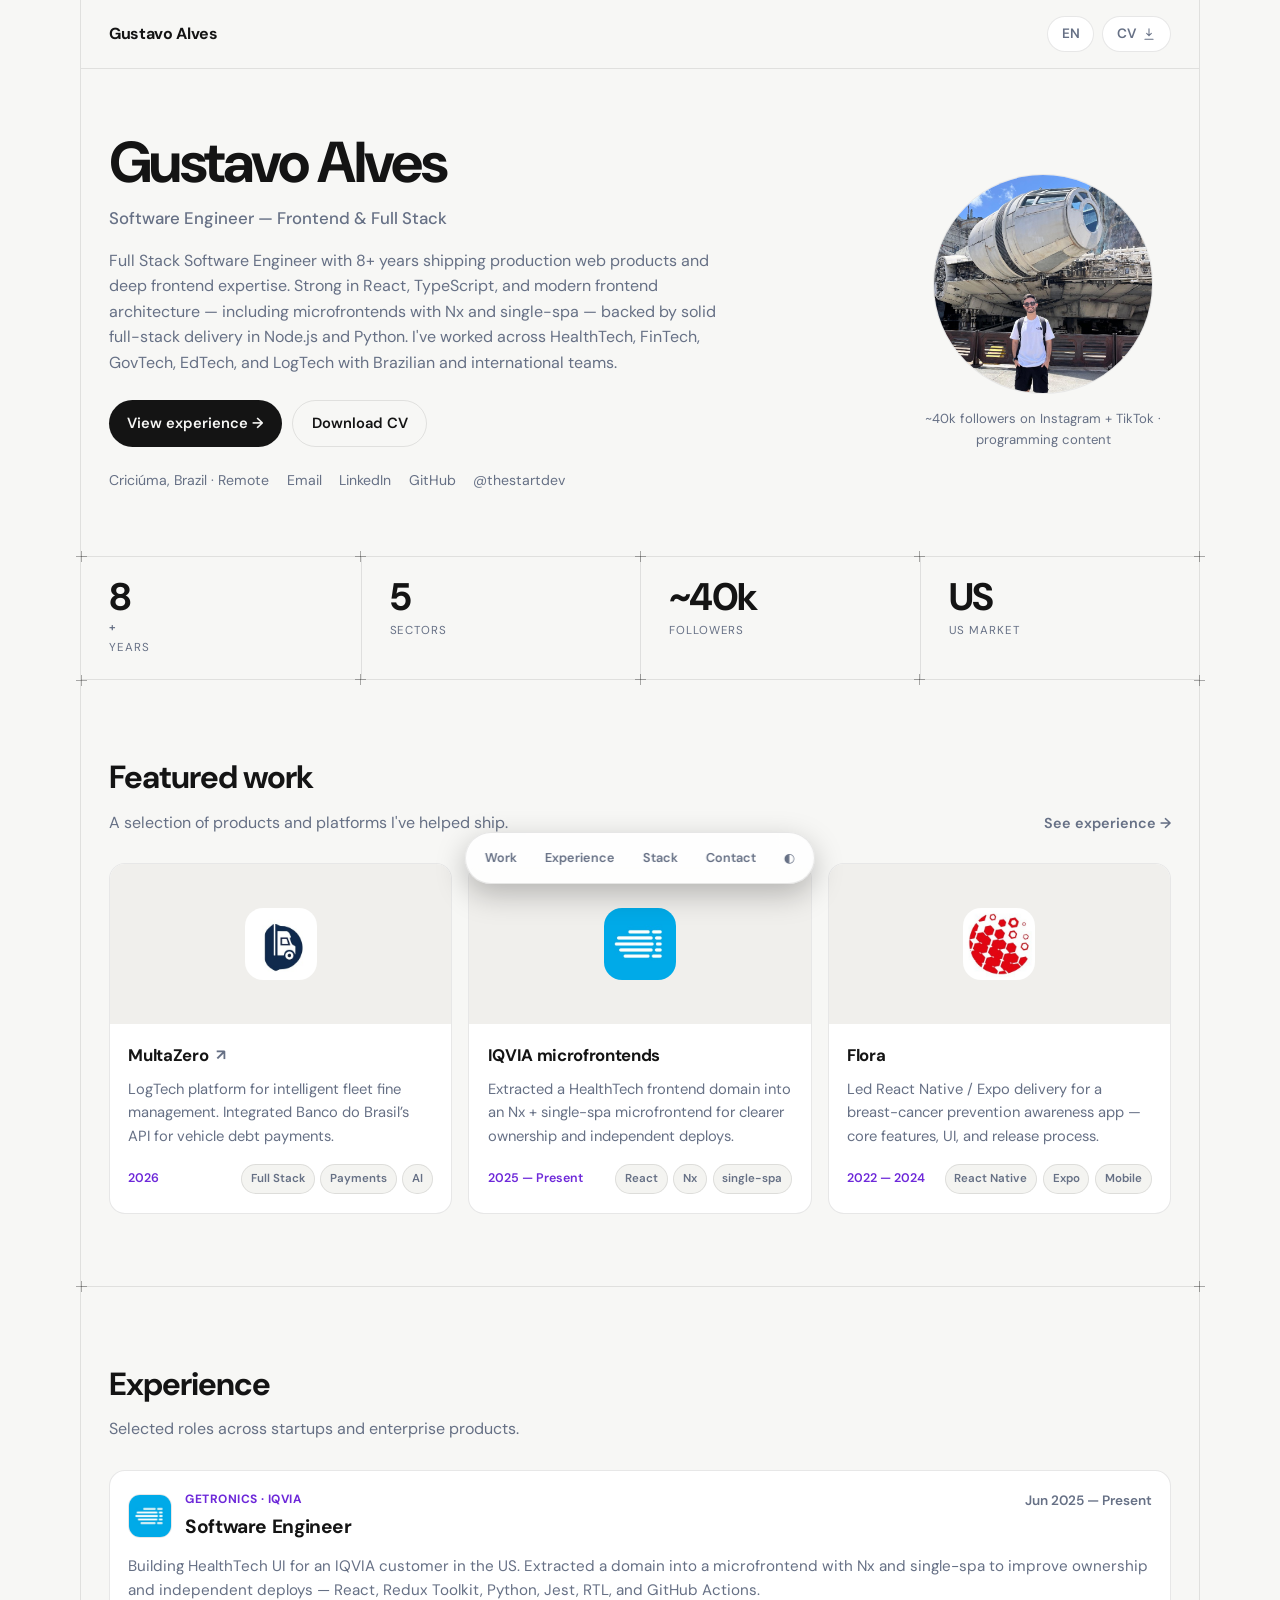
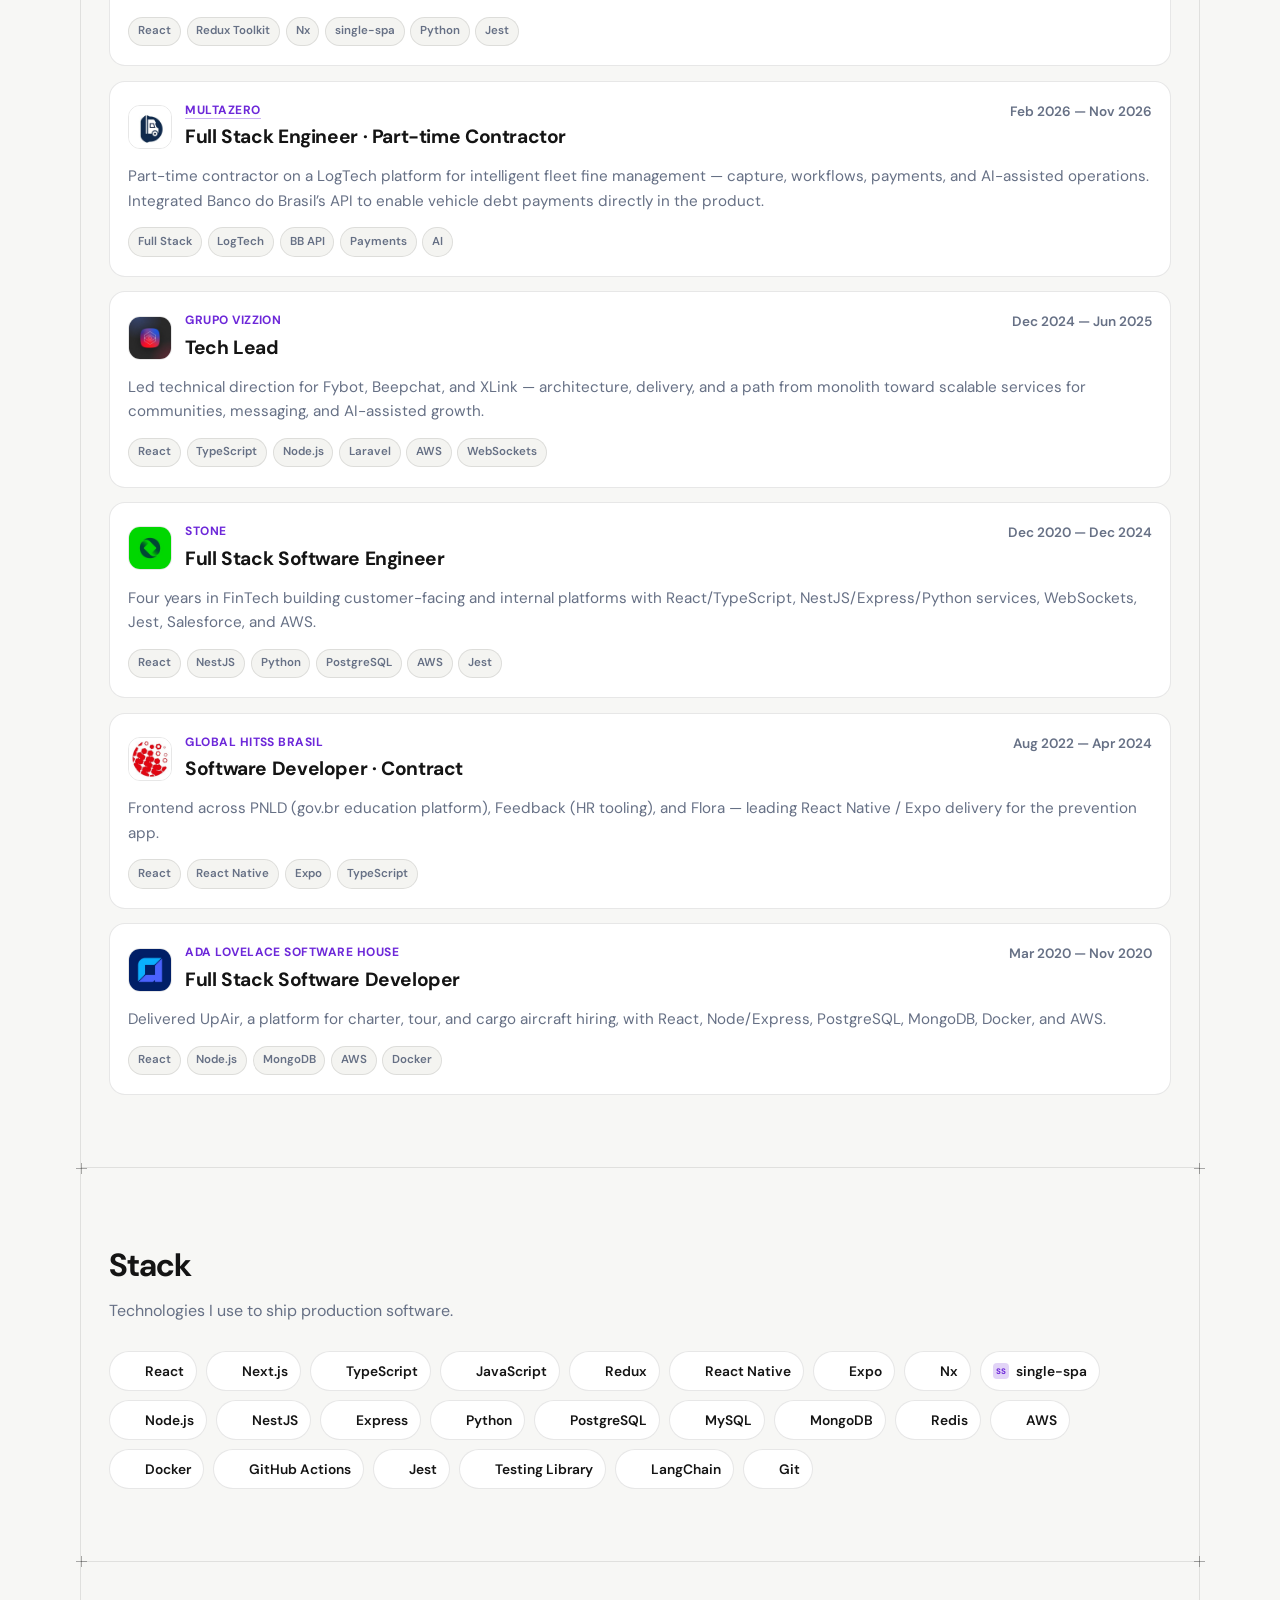
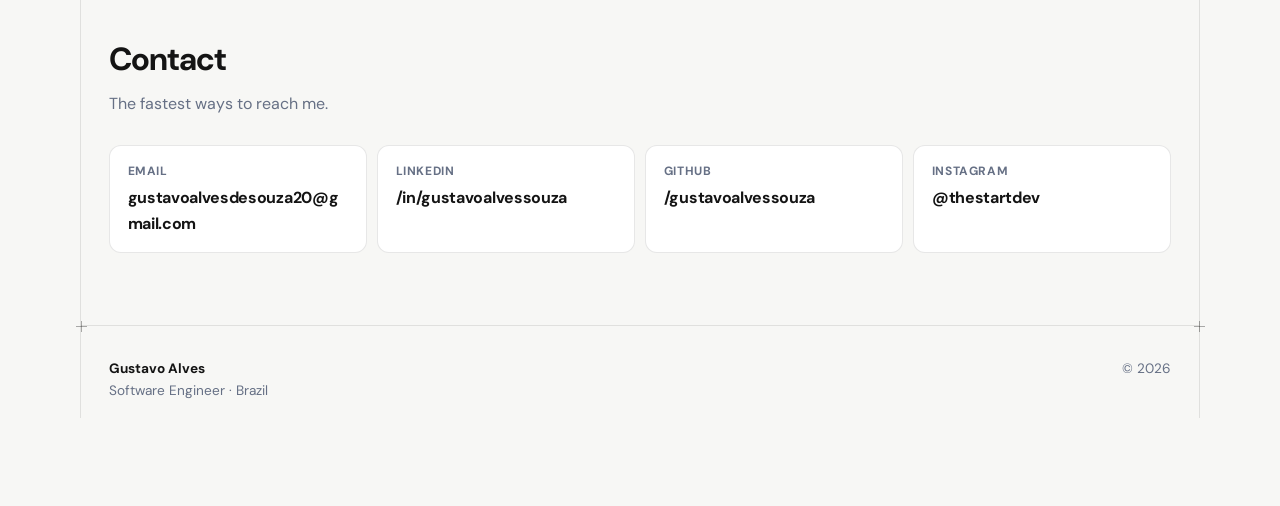
==== index.html @ 117465bb "Initial commit: personal portfolio site. Co-authored-by: Cursor <cursoragent@cursor.com>" ====
<!DOCTYPE html>
<html lang="en" data-theme="dark">
  <head>
    <meta charset="UTF-8" />
    <meta name="viewport" content="width=device-width, initial-scale=1" />
    <meta
      name="description"
      content="Gustavo Alves — Full Stack Software Engineer with deep frontend expertise."
    />
    <meta name="theme-color" content="#0a0a0a" />
    <title>Gustavo Alves — Software Engineer</title>
    <link rel="preconnect" href="https://fonts.googleapis.com" />
    <link rel="preconnect" href="https://fonts.gstatic.com" crossorigin />
    <link
      href="https://fonts.googleapis.com/css2?family=DM+Sans:ital,opsz,wght@0,9..40,400;0,9..40,500;0,9..40,600;0,9..40,700;1,9..40,400&display=swap"
      rel="stylesheet"
    />
    <link rel="stylesheet" href="styles.css?v=3" />
  </head>
  <body>
    <div class="shell">
    <header class="topbar">
      <a class="brand" href="#top">Gustavo Alves</a>
      <div class="topbar-actions">
        <button type="button" class="ghost-btn" id="lang-toggle" aria-label="Language">
          <span id="lang-label">EN</span>
        </button>
        <a class="ghost-btn" href="assets/gustavo-alves-cv.pdf" download>
          CV
          <svg width="14" height="14" viewBox="0 0 24 24" fill="none" aria-hidden="true">
            <path d="M12 3v12m0 0l4-4m-4 4l-4-4M5 21h14" stroke="currentColor" stroke-width="1.8" stroke-linecap="round" stroke-linejoin="round"/>
          </svg>
        </a>
      </div>
    </header>

    <main id="top">
      <section class="hero">
        <div class="hero-copy">
          <h1>Gustavo Alves</h1>
          <p class="hero-role" data-i18n="hero.role">
            Software Engineer — Frontend &amp; Full Stack
          </p>
          <p class="hero-lead" data-i18n="hero.lead">
            Full Stack Software Engineer with 8+ years shipping production web
            products and deep frontend expertise. Strong in React, TypeScript,
            and modern frontend architecture — including microfrontends with Nx
            and single-spa — backed by solid full-stack delivery in Node.js and
            Python. I've worked across HealthTech, FinTech, GovTech, EdTech, and
            LogTech with Brazilian and international teams.
          </p>

          <div class="hero-actions">
            <a class="btn btn-solid" href="#work" data-i18n="hero.ctaPrimary"
              >View experience →</a
            >
            <a class="btn btn-outline" href="assets/gustavo-alves-cv.pdf" download
              data-i18n="hero.ctaCv">Download CV</a
            >
          </div>

          <div class="hero-meta">
            <span data-i18n="hero.location">Criciúma, Brazil · Remote</span>
            <a href="mailto:gustavoalvesdesouza20@gmail.com">Email</a>
            <a
              href="https://linkedin.com/in/gustavoalvessouza"
              target="_blank"
              rel="noopener noreferrer"
              >LinkedIn</a
            >
            <a
              href="https://github.com/gustavoalvessouza"
              target="_blank"
              rel="noopener noreferrer"
              >GitHub</a
            >
            <a
              href="https://www.instagram.com/thestartdev"
              target="_blank"
              rel="noopener noreferrer"
              >@thestartdev</a
            >
          </div>
        </div>

        <aside class="hero-aside">
          <figure class="avatar">
            <img src="assets/gustavo.jpg" alt="Gustavo Alves" width="280" height="280" />
          </figure>
          <p class="social-note">
            <span data-i18n="hero.social"
              >~40k followers on Instagram + TikTok · programming content</span
            >
          </p>
        </aside>
      </section>

      <section class="stats" aria-label="Highlights">
        <svg class="cross cross-tl" aria-hidden="true" viewBox="0 0 11 11"><path d="M5.5 0v11M0 5.5h11" stroke="currentColor" stroke-width="1" fill="none"/></svg>
        <svg class="cross cross-tr" aria-hidden="true" viewBox="0 0 11 11"><path d="M5.5 0v11M0 5.5h11" stroke="currentColor" stroke-width="1" fill="none"/></svg>
        <svg class="cross cross-stat cross-stat-1-top" aria-hidden="true" viewBox="0 0 11 11"><path d="M5.5 0v11M0 5.5h11" stroke="currentColor" stroke-width="1" fill="none"/></svg>
        <svg class="cross cross-stat cross-stat-2-top" aria-hidden="true" viewBox="0 0 11 11"><path d="M5.5 0v11M0 5.5h11" stroke="currentColor" stroke-width="1" fill="none"/></svg>
        <svg class="cross cross-stat cross-stat-3-top" aria-hidden="true" viewBox="0 0 11 11"><path d="M5.5 0v11M0 5.5h11" stroke="currentColor" stroke-width="1" fill="none"/></svg>
        <svg class="cross cross-stat cross-stat-1-bot" aria-hidden="true" viewBox="0 0 11 11"><path d="M5.5 0v11M0 5.5h11" stroke="currentColor" stroke-width="1" fill="none"/></svg>
        <svg class="cross cross-stat cross-stat-2-bot" aria-hidden="true" viewBox="0 0 11 11"><path d="M5.5 0v11M0 5.5h11" stroke="currentColor" stroke-width="1" fill="none"/></svg>
        <svg class="cross cross-stat cross-stat-3-bot" aria-hidden="true" viewBox="0 0 11 11"><path d="M5.5 0v11M0 5.5h11" stroke="currentColor" stroke-width="1" fill="none"/></svg>
        <div class="stat">
          <strong>8<span class="stat-plus">+</span></strong>
          <span data-i18n="stat.years">Years</span>
        </div>
        <div class="stat">
          <strong>5</strong>
          <span data-i18n="stat.sectors">Sectors</span>
        </div>
        <div class="stat">
          <strong>~40k</strong>
          <span data-i18n="stat.followers">Followers</span>
        </div>
        <div class="stat">
          <strong>US</strong>
          <span data-i18n="stat.market">US market</span>
        </div>
      </section>

      <section class="section" id="projects">
        <svg class="cross cross-tl" aria-hidden="true" viewBox="0 0 11 11"><path d="M5.5 0v11M0 5.5h11" stroke="currentColor" stroke-width="1" fill="none"/></svg>
        <svg class="cross cross-tr" aria-hidden="true" viewBox="0 0 11 11"><path d="M5.5 0v11M0 5.5h11" stroke="currentColor" stroke-width="1" fill="none"/></svg>
        <div class="section-head">
          <div>
            <h2 data-i18n="projects.title">Featured work</h2>
            <p data-i18n="projects.subtitle">
              A selection of products and platforms I've helped ship.
            </p>
          </div>
          <a class="text-link" href="#work" data-i18n="projects.seeAll"
            >See experience →</a
          >
        </div>

        <div class="project-grid">
          <article class="project-card">
            <div class="project-media project-media--brand">
              <img src="assets/companies/multazero.png" alt="" />
            </div>
            <div class="project-body">
              <h3>
                MultaZero
                <a
                  href="https://multazero.co/"
                  target="_blank"
                  rel="noopener noreferrer"
                  aria-label="MultaZero"
                  >↗</a
                >
              </h3>
              <p data-i18n="project.multazero">
                LogTech platform for intelligent fleet fine management. Integrated
                Banco do Brasil’s API for vehicle debt payments.
              </p>
              <div class="project-meta">
                <span>2026</span>
                <div class="tags">
                  <span>Full Stack</span><span>Payments</span><span>AI</span>
                </div>
              </div>
            </div>
          </article>

          <article class="project-card">
            <div class="project-media project-media--brand">
              <img src="assets/companies/iqvia.png" alt="" />
            </div>
            <div class="project-body">
              <h3 data-i18n="project.iqviaTitle">IQVIA microfrontends</h3>
              <p data-i18n="project.iqvia">
                Extracted a HealthTech frontend domain into an Nx + single-spa
                microfrontend for clearer ownership and independent deploys.
              </p>
              <div class="project-meta">
                <span>2025 — Present</span>
                <div class="tags">
                  <span>React</span><span>Nx</span><span>single-spa</span>
                </div>
              </div>
            </div>
          </article>

          <article class="project-card">
            <div class="project-media project-media--brand">
              <img src="assets/companies/globalhitss.png" alt="" />
            </div>
            <div class="project-body">
              <h3>Flora</h3>
              <p data-i18n="project.flora">
                Led React Native / Expo delivery for a breast-cancer prevention
                awareness app — core features, UI, and release process.
              </p>
              <div class="project-meta">
                <span>2022 — 2024</span>
                <div class="tags">
                  <span>React Native</span><span>Expo</span><span>Mobile</span>
                </div>
              </div>
            </div>
          </article>
        </div>
      </section>

      <section class="section" id="work">
        <svg class="cross cross-tl" aria-hidden="true" viewBox="0 0 11 11"><path d="M5.5 0v11M0 5.5h11" stroke="currentColor" stroke-width="1" fill="none"/></svg>
        <svg class="cross cross-tr" aria-hidden="true" viewBox="0 0 11 11"><path d="M5.5 0v11M0 5.5h11" stroke="currentColor" stroke-width="1" fill="none"/></svg>
        <div class="section-head">
          <div>
            <h2 data-i18n="work.title">Experience</h2>
            <p data-i18n="work.subtitle">
              Selected roles across startups and enterprise products.
            </p>
          </div>
        </div>

        <div class="jobs">
          <article class="job-card">
            <div class="job-top">
              <div class="job-heading">
                <img class="job-logo" src="assets/companies/iqvia.png" alt="IQVIA" width="44" height="44" />
                <div>
                  <p class="job-company">Getronics · IQVIA</p>
                  <h3 data-i18n="job.iqvia.role">Software Engineer</h3>
                </div>
              </div>
              <p class="job-when">Jun 2025 — <span data-i18n="work.present">Present</span></p>
            </div>
            <p data-i18n="job.iqvia.desc">
              Building HealthTech UI for an IQVIA customer in the US. Extracted a
              domain into a microfrontend with Nx and single-spa to improve
              ownership and independent deploys — React, Redux Toolkit, Python,
              Jest, RTL, and GitHub Actions.
            </p>
            <div class="job-tags">
              <span>React</span><span>Redux Toolkit</span><span>Nx</span
              ><span>single-spa</span><span>Python</span><span>Jest</span>
            </div>
          </article>

          <article class="job-card">
            <div class="job-top">
              <div class="job-heading">
                <img class="job-logo" src="assets/companies/multazero.png" alt="MultaZero" width="44" height="44" />
                <div>
                  <p class="job-company">
                    <a href="https://multazero.co/" target="_blank" rel="noopener noreferrer">MultaZero</a>
                  </p>
                  <h3 data-i18n="job.multazero.role">Full Stack Engineer · Part-time Contractor</h3>
                </div>
              </div>
              <p class="job-when">Feb 2026 — Nov 2026</p>
            </div>
            <p data-i18n="job.multazero.desc">
              Part-time contractor on a LogTech platform for intelligent fleet
              fine management — capture, workflows, payments, and AI-assisted
              operations. Integrated Banco do Brasil’s API to enable vehicle debt
              payments directly in the product.
            </p>
            <div class="job-tags">
              <span>Full Stack</span><span>LogTech</span><span>BB API</span
              ><span>Payments</span><span>AI</span>
            </div>
          </article>

          <article class="job-card">
            <div class="job-top">
              <div class="job-heading">
                <img class="job-logo" src="assets/companies/vizzion.png" alt="Grupo Vizzion" width="44" height="44" />
                <div>
                  <p class="job-company">Grupo Vizzion</p>
                  <h3 data-i18n="job.vizzion.role">Tech Lead</h3>
                </div>
              </div>
              <p class="job-when">Dec 2024 — Jun 2025</p>
            </div>
            <p data-i18n="job.vizzion.desc">
              Led technical direction for Fybot, Beepchat, and XLink —
              architecture, delivery, and a path from monolith toward scalable
              services for communities, messaging, and AI-assisted growth.
            </p>
            <div class="job-tags">
              <span>React</span><span>TypeScript</span><span>Node.js</span
              ><span>Laravel</span><span>AWS</span><span>WebSockets</span>
            </div>
          </article>

          <article class="job-card">
            <div class="job-top">
              <div class="job-heading">
                <img class="job-logo" src="assets/companies/stone.png" alt="Stone" width="44" height="44" />
                <div>
                  <p class="job-company">Stone</p>
                  <h3 data-i18n="job.stone.role">Full Stack Software Engineer</h3>
                </div>
              </div>
              <p class="job-when">Dec 2020 — Dec 2024</p>
            </div>
            <p data-i18n="job.stone.desc">
              Four years in FinTech building customer-facing and internal
              platforms with React/TypeScript, NestJS/Express/Python services,
              WebSockets, Jest, Salesforce, and AWS.
            </p>
            <div class="job-tags">
              <span>React</span><span>NestJS</span><span>Python</span
              ><span>PostgreSQL</span><span>AWS</span><span>Jest</span>
            </div>
          </article>

          <article class="job-card">
            <div class="job-top">
              <div class="job-heading">
                <img class="job-logo" src="assets/companies/globalhitss.png" alt="Global Hitss" width="44" height="44" />
                <div>
                  <p class="job-company">Global Hitss Brasil</p>
                  <h3 data-i18n="job.hitss.role">Software Developer · Contract</h3>
                </div>
              </div>
              <p class="job-when">Aug 2022 — Apr 2024</p>
            </div>
            <p data-i18n="job.hitss.desc">
              Frontend across PNLD (gov.br education platform), Feedback (HR
              tooling), and Flora — leading React Native / Expo delivery for the
              prevention app.
            </p>
            <div class="job-tags">
              <span>React</span><span>React Native</span><span>Expo</span
              ><span>TypeScript</span>
            </div>
          </article>

          <article class="job-card">
            <div class="job-top">
              <div class="job-heading">
                <img class="job-logo" src="assets/companies/ada-lovelace.png" alt="Ada Lovelace" width="44" height="44" />
                <div>
                  <p class="job-company">Ada Lovelace Software House</p>
                  <h3 data-i18n="job.ada.role">Full Stack Software Developer</h3>
                </div>
              </div>
              <p class="job-when">Mar 2020 — Nov 2020</p>
            </div>
            <p data-i18n="job.ada.desc">
              Delivered UpAir, a platform for charter, tour, and cargo aircraft
              hiring, with React, Node/Express, PostgreSQL, MongoDB, Docker, and
              AWS.
            </p>
            <div class="job-tags">
              <span>React</span><span>Node.js</span><span>MongoDB</span
              ><span>AWS</span><span>Docker</span>
            </div>
          </article>
        </div>
      </section>

      <section class="section" id="stack">
        <svg class="cross cross-tl" aria-hidden="true" viewBox="0 0 11 11"><path d="M5.5 0v11M0 5.5h11" stroke="currentColor" stroke-width="1" fill="none"/></svg>
        <svg class="cross cross-tr" aria-hidden="true" viewBox="0 0 11 11"><path d="M5.5 0v11M0 5.5h11" stroke="currentColor" stroke-width="1" fill="none"/></svg>
        <div class="section-head">
          <div>
            <h2 data-i18n="stack.title">Stack</h2>
            <p data-i18n="stack.subtitle">
              Technologies I use to ship production software.
            </p>
          </div>
        </div>

        <div class="tech-cloud">
          <div class="tech-item"><img src="https://cdn.simpleicons.org/react/61DAFB" alt="" /><span>React</span></div>
          <div class="tech-item"><img src="https://cdn.simpleicons.org/nextdotjs/FFFFFF" alt="" /><span>Next.js</span></div>
          <div class="tech-item"><img src="https://cdn.simpleicons.org/typescript/3178C6" alt="" /><span>TypeScript</span></div>
          <div class="tech-item"><img src="https://cdn.simpleicons.org/javascript/F7DF1E" alt="" /><span>JavaScript</span></div>
          <div class="tech-item"><img src="https://cdn.simpleicons.org/redux/764ABC" alt="" /><span>Redux</span></div>
          <div class="tech-item"><img src="https://cdn.simpleicons.org/react/61DAFB" alt="" /><span>React Native</span></div>
          <div class="tech-item"><img src="https://cdn.simpleicons.org/expo/FFFFFF" alt="" /><span>Expo</span></div>
          <div class="tech-item"><img src="https://cdn.simpleicons.org/nx/143055" alt="" /><span>Nx</span></div>
          <div class="tech-item"><span class="tech-fallback">SS</span><span>single-spa</span></div>
          <div class="tech-item"><img src="https://cdn.simpleicons.org/nodedotjs/339933" alt="" /><span>Node.js</span></div>
          <div class="tech-item"><img src="https://cdn.simpleicons.org/nestjs/E0234E" alt="" /><span>NestJS</span></div>
          <div class="tech-item"><img src="https://cdn.simpleicons.org/express/FFFFFF" alt="" /><span>Express</span></div>
          <div class="tech-item"><img src="https://cdn.simpleicons.org/python/3776AB" alt="" /><span>Python</span></div>
          <div class="tech-item"><img src="https://cdn.simpleicons.org/postgresql/4169E1" alt="" /><span>PostgreSQL</span></div>
          <div class="tech-item"><img src="https://cdn.simpleicons.org/mysql/4479A1" alt="" /><span>MySQL</span></div>
          <div class="tech-item"><img src="https://cdn.simpleicons.org/mongodb/47A248" alt="" /><span>MongoDB</span></div>
          <div class="tech-item"><img src="https://cdn.simpleicons.org/redis/DC382D" alt="" /><span>Redis</span></div>
          <div class="tech-item"><img src="https://cdn.jsdelivr.net/gh/devicons/devicon@latest/icons/amazonwebservices/amazonwebservices-original-wordmark.svg" alt="" /><span>AWS</span></div>
          <div class="tech-item"><img src="https://cdn.simpleicons.org/docker/2496ED" alt="" /><span>Docker</span></div>
          <div class="tech-item"><img src="https://cdn.simpleicons.org/githubactions/2088FF" alt="" /><span>GitHub Actions</span></div>
          <div class="tech-item"><img src="https://cdn.simpleicons.org/jest/C21325" alt="" /><span>Jest</span></div>
          <div class="tech-item"><img src="https://cdn.simpleicons.org/testinglibrary/E33332" alt="" /><span>Testing Library</span></div>
          <div class="tech-item"><img src="https://cdn.simpleicons.org/langchain/1C3C3C" alt="" /><span>LangChain</span></div>
          <div class="tech-item"><img src="https://cdn.simpleicons.org/git/F05032" alt="" /><span>Git</span></div>
        </div>
      </section>

      <section class="section" id="contact">
        <svg class="cross cross-tl" aria-hidden="true" viewBox="0 0 11 11"><path d="M5.5 0v11M0 5.5h11" stroke="currentColor" stroke-width="1" fill="none"/></svg>
        <svg class="cross cross-tr" aria-hidden="true" viewBox="0 0 11 11"><path d="M5.5 0v11M0 5.5h11" stroke="currentColor" stroke-width="1" fill="none"/></svg>
        <div class="section-head">
          <div>
            <h2 data-i18n="contact.title">Contact</h2>
            <p data-i18n="contact.subtitle">
              The fastest ways to reach me.
            </p>
          </div>
        </div>
        <div class="contact-list">
          <a href="mailto:gustavoalvesdesouza20@gmail.com">
            <span data-i18n="contact.email">Email</span>
            <strong>gustavoalvesdesouza20@gmail.com</strong>
          </a>
          <a href="https://linkedin.com/in/gustavoalvessouza" target="_blank" rel="noopener noreferrer">
            <span>LinkedIn</span>
            <strong>/in/gustavoalvessouza</strong>
          </a>
          <a href="https://github.com/gustavoalvessouza" target="_blank" rel="noopener noreferrer">
            <span>GitHub</span>
            <strong>/gustavoalvessouza</strong>
          </a>
          <a href="https://www.instagram.com/thestartdev" target="_blank" rel="noopener noreferrer">
            <span>Instagram</span>
            <strong>@thestartdev</strong>
          </a>
        </div>
      </section>
    </main>

    <footer class="site-footer">
      <svg class="cross cross-tl" aria-hidden="true" viewBox="0 0 11 11"><path d="M5.5 0v11M0 5.5h11" stroke="currentColor" stroke-width="1" fill="none"/></svg>
      <svg class="cross cross-tr" aria-hidden="true" viewBox="0 0 11 11"><path d="M5.5 0v11M0 5.5h11" stroke="currentColor" stroke-width="1" fill="none"/></svg>
      <div>
        <p class="footer-brand">Gustavo Alves</p>
        <p data-i18n="footer.note">Software Engineer · Brazil</p>
      </div>
      <p>© <span id="year"></span></p>
    </footer>
    </div>

    <nav class="dock" aria-label="Primary">
      <a href="#projects" data-i18n="nav.projects">Work</a>
      <a href="#work" data-i18n="nav.experience">Experience</a>
      <a href="#stack" data-i18n="nav.stack">Stack</a>
      <a href="#contact" data-i18n="nav.contact">Contact</a>
      <button type="button" class="dock-theme" id="theme-toggle" aria-label="Toggle theme">
        <span id="theme-label">◐</span>
      </button>
    </nav>

    <script src="script.js"></script>
  </body>
</html>
---- styles.css ----
:root {
  --bg: #0a0a0a;
  --surface: #111111;
  --surface-2: #161616;
  --ink: #f4f4f5;
  --muted: #8a8a8e;
  --line: rgba(255, 255, 255, 0.08);
  --accent: #a78bfa;
  --ok: #34d399;
  --radius: 16px;
  --radius-sm: 12px;
  --max: 1120px;
  --pad: clamp(1rem, 4vw, 1.75rem);
  --cross: color-mix(in srgb, var(--ink) 35%, transparent);
  --font: "DM Sans", system-ui, sans-serif;
  color-scheme: dark;
}

[data-theme="light"] {
  --bg: #f7f7f5;
  --surface: #ffffff;
  --surface-2: #f0efec;
  --ink: #141414;
  --muted: #667085;
  --line: rgba(20, 20, 20, 0.1);
  --accent: #6d28d9;
  color-scheme: light;
}

*,
*::before,
*::after {
  box-sizing: border-box;
}

html {
  scroll-behavior: smooth;
}

body {
  margin: 0;
  min-height: 100vh;
  background: var(--bg);
  color: var(--ink);
  font-family: var(--font);
  font-size: 1rem;
  line-height: 1.6;
  -webkit-font-smoothing: antialiased;
  overflow-x: hidden;
  padding-bottom: 5.5rem;
}

a {
  color: inherit;
  text-decoration: none;
}

button {
  font: inherit;
  color: inherit;
  background: none;
  border: none;
  cursor: pointer;
}

img {
  display: block;
  max-width: 100%;
}

/* Page shell — vertical side borders */
.shell {
  width: 100%;
  max-width: var(--max);
  margin: 0 auto;
  min-height: 100vh;
  border-left: 1px solid var(--line);
  border-right: 1px solid var(--line);
}

/* Crosshair markers at border intersections */
.cross {
  position: absolute;
  z-index: 10;
  width: 11px;
  height: 11px;
  pointer-events: none;
  color: var(--cross);
  overflow: visible;
}

.cross-tl {
  top: -5.5px;
  left: -5.5px;
}

.cross-tr {
  top: -5.5px;
  right: -5.5px;
}

.cross-bl {
  bottom: -5.5px;
  left: -5.5px;
}

.cross-br {
  bottom: -5.5px;
  right: -5.5px;
}

/* Internal stats column junctions (desktop 4-col) */
.cross-stat {
  display: none;
}

@media (min-width: 640px) {
  .cross-stat {
    display: block;
  }

  .cross-stat-1-top { top: -5.5px; left: calc(25% - 5.5px); }
  .cross-stat-2-top { top: -5.5px; left: calc(50% - 5.5px); }
  .cross-stat-3-top { top: -5.5px; left: calc(75% - 5.5px); }
  .cross-stat-1-bot { bottom: -5.5px; left: calc(25% - 5.5px); }
  .cross-stat-2-bot { bottom: -5.5px; left: calc(50% - 5.5px); }
  .cross-stat-3-bot { bottom: -5.5px; left: calc(75% - 5.5px); }
}

/* Top bar */
.topbar {
  position: sticky;
  top: 0;
  z-index: 40;
  display: flex;
  align-items: center;
  justify-content: space-between;
  gap: 1rem;
  padding: 1rem var(--pad);
  border-bottom: 1px solid var(--line);
  background: color-mix(in srgb, var(--bg) 85%, transparent);
  backdrop-filter: blur(12px);
}

.brand {
  font-weight: 700;
  letter-spacing: -0.02em;
}

.topbar-actions {
  display: flex;
  gap: 0.5rem;
}

.ghost-btn {
  display: inline-flex;
  align-items: center;
  gap: 0.4rem;
  min-height: 2.25rem;
  padding: 0 0.85rem;
  border: 1px solid var(--line);
  border-radius: 999px;
  background: var(--surface);
  font-size: 0.85rem;
  font-weight: 600;
  color: var(--muted);
  transition: color 0.2s ease, border-color 0.2s ease;
}

.ghost-btn:hover {
  color: var(--ink);
  border-color: color-mix(in srgb, var(--ink) 25%, var(--line));
}

/* Hero */
.hero {
  display: grid;
  gap: 2rem;
  padding: clamp(2.5rem, 6vw, 4rem) var(--pad);
}

.hero h1 {
  margin: 0;
  font-size: clamp(2.4rem, 8vw, 3.6rem);
  line-height: 1.05;
  letter-spacing: -0.045em;
  font-weight: 700;
}

.hero-role {
  margin: 0.7rem 0 0;
  font-size: 1.05rem;
  font-weight: 500;
  color: var(--muted);
}

.hero-lead {
  margin: 1rem 0 0;
  max-width: 38rem;
  color: var(--muted);
}

.hero-actions {
  display: flex;
  flex-wrap: wrap;
  gap: 0.65rem;
  margin-top: 1.5rem;
}

.btn {
  display: inline-flex;
  align-items: center;
  justify-content: center;
  min-height: 2.75rem;
  padding: 0.7rem 1.15rem;
  border-radius: 999px;
  font-size: 0.92rem;
  font-weight: 600;
  transition: transform 0.15s ease, opacity 0.15s ease, background 0.15s ease;
}

.btn:hover {
  transform: translateY(-1px);
}

.btn-solid {
  background: var(--ink);
  color: var(--bg);
}

.btn-outline {
  border: 1px solid var(--line);
  background: transparent;
  color: var(--ink);
}

.btn-outline:hover {
  background: var(--surface);
}

.hero-meta {
  display: flex;
  flex-wrap: wrap;
  gap: 0.85rem 1.1rem;
  margin-top: 1.35rem;
  font-size: 0.88rem;
  color: var(--muted);
}

.hero-meta a:hover {
  color: var(--ink);
}

.hero-aside {
  display: flex;
  flex-direction: column;
  align-items: center;
  gap: 0.85rem;
}

.avatar {
  margin: 0;
  width: min(220px, 70vw);
  aspect-ratio: 1;
  border-radius: 50%;
  overflow: hidden;
  border: 1px solid var(--line);
  background: var(--surface);
}

.avatar img {
  width: 100%;
  height: 100%;
  object-fit: cover;
  object-position: center 12%;
}

.social-note {
  margin: 0;
  text-align: center;
  font-size: 0.82rem;
  color: var(--muted);
  max-width: 16rem;
}

/* Stats */
.stats {
  position: relative;
  display: grid;
  grid-template-columns: repeat(2, 1fr);
  border-top: 1px solid var(--line);
}

.stat {
  padding: 1.35rem var(--pad);
}

.stat:nth-of-type(2n) {
  border-left: 1px solid var(--line);
}

.stat:nth-of-type(n + 3) {
  border-top: 1px solid var(--line);
}

.stat strong {
  display: block;
  font-size: clamp(1.8rem, 5vw, 2.4rem);
  letter-spacing: -0.04em;
  line-height: 1;
}

.stat-plus {
  display: inline-block;
  margin-left: 0.02em;
  font-weight: 600;
  vertical-align: 0.08em;
  font-size: 0.78em;
  line-height: 1;
}

.stat span {
  display: block;
  margin-top: 0.35rem;
  font-size: 0.72rem;
  letter-spacing: 0.08em;
  text-transform: uppercase;
  color: var(--muted);
}

/* Sections */
.section {
  position: relative;
  padding: clamp(2.75rem, 7vw, 4.5rem) var(--pad);
  border-top: 1px solid var(--line);
}

.section-head {
  display: flex;
  flex-wrap: wrap;
  align-items: end;
  justify-content: space-between;
  gap: 1rem;
  margin-bottom: 1.75rem;
}

.section-head h2 {
  margin: 0;
  font-size: clamp(1.5rem, 4vw, 2rem);
  letter-spacing: -0.03em;
}

.section-head p {
  margin: 0.4rem 0 0;
  color: var(--muted);
}

.text-link {
  font-size: 0.9rem;
  font-weight: 600;
  color: var(--muted);
}

.text-link:hover {
  color: var(--ink);
}

/* Projects */
.project-grid {
  display: grid;
  gap: 1rem;
}

.project-card {
  border: 1px solid var(--line);
  border-radius: var(--radius);
  background: var(--surface);
  overflow: hidden;
  transition: border-color 0.2s ease;
}

.project-card:hover {
  border-color: color-mix(in srgb, var(--ink) 22%, var(--line));
}

.project-media {
  height: 160px;
  background: var(--surface-2);
  display: grid;
  place-items: center;
}

.project-media--brand img {
  width: 72px;
  height: 72px;
  object-fit: cover;
  border-radius: 18px;
}

.project-body {
  padding: 1.1rem 1.15rem 1.2rem;
}

.project-body h3 {
  margin: 0;
  display: flex;
  align-items: center;
  gap: 0.45rem;
  font-size: 1.05rem;
  letter-spacing: -0.02em;
}

.project-body h3 a {
  color: var(--muted);
  font-size: 0.95rem;
}

.project-body h3 a:hover {
  color: var(--ink);
}

.project-body > p {
  margin: 0.55rem 0 0;
  color: var(--muted);
  font-size: 0.92rem;
}

.project-meta {
  display: flex;
  flex-wrap: wrap;
  align-items: center;
  justify-content: space-between;
  gap: 0.65rem;
  margin-top: 1rem;
}

.project-meta > span {
  font-size: 0.78rem;
  color: var(--accent);
  font-weight: 600;
}

.tags,
.job-tags {
  display: flex;
  flex-wrap: wrap;
  gap: 0.35rem;
}

.tags span,
.job-tags span {
  font-size: 0.72rem;
  font-weight: 600;
  padding: 0.28rem 0.55rem;
  border-radius: 999px;
  border: 1px solid var(--line);
  color: var(--muted);
  background: color-mix(in srgb, var(--surface-2) 70%, transparent);
}

/* Experience — keep the card style the user liked */
.jobs {
  display: grid;
  gap: 0.9rem;
}

.job-card {
  padding: 1.2rem 1.15rem;
  border-radius: var(--radius);
  border: 1px solid var(--line);
  background: var(--surface);
  transition: border-color 0.2s ease;
}

.job-card:hover {
  border-color: color-mix(in srgb, var(--ink) 22%, var(--line));
}

.job-top {
  display: flex;
  flex-wrap: wrap;
  justify-content: space-between;
  gap: 0.65rem 1rem;
  margin-bottom: 0.7rem;
}

.job-heading {
  display: flex;
  align-items: center;
  gap: 0.8rem;
  min-width: 0;
  flex: 1;
}

.job-logo {
  width: 44px;
  height: 44px;
  border-radius: 12px;
  object-fit: cover;
  border: 1px solid var(--line);
  flex-shrink: 0;
}

.job-company {
  margin: 0 0 0.15rem;
  font-size: 0.75rem;
  font-weight: 700;
  letter-spacing: 0.04em;
  text-transform: uppercase;
  color: var(--accent);
}

.job-company a {
  color: inherit;
  border-bottom: 1px solid color-mix(in srgb, var(--accent) 35%, transparent);
}

.job-top h3 {
  margin: 0;
  font-size: clamp(1.02rem, 3.2vw, 1.2rem);
  letter-spacing: -0.02em;
}

.job-when {
  margin: 0;
  width: 100%;
  font-size: 0.85rem;
  font-weight: 600;
  color: var(--muted);
}

.job-card > p {
  margin: 0;
  color: var(--muted);
  font-size: 0.95rem;
}

.job-tags {
  margin-top: 0.9rem;
}

/* Stack */
.tech-cloud {
  display: flex;
  flex-wrap: wrap;
  gap: 0.55rem;
}

.tech-item {
  display: inline-flex;
  align-items: center;
  gap: 0.45rem;
  padding: 0.5rem 0.75rem;
  border-radius: 999px;
  border: 1px solid var(--line);
  background: var(--surface);
  font-size: 0.86rem;
  font-weight: 600;
}

.tech-item img {
  width: 16px;
  height: 16px;
}

.tech-fallback {
  width: 16px;
  height: 16px;
  border-radius: 4px;
  display: grid;
  place-items: center;
  font-size: 0.5rem;
  font-weight: 800;
  background: color-mix(in srgb, var(--accent) 20%, transparent);
  color: var(--accent);
}

[data-theme="light"] img[src*="FFFFFF"],
[data-theme="light"] img[src*="ffffff"] {
  filter: invert(1);
}

/* Contact */
.contact-list {
  display: grid;
  gap: 0.65rem;
}

.contact-list a {
  display: flex;
  flex-direction: column;
  gap: 0.25rem;
  padding: 1rem 1.1rem;
  border: 1px solid var(--line);
  border-radius: var(--radius-sm);
  background: var(--surface);
  transition: border-color 0.2s ease;
}

.contact-list a:hover {
  border-color: color-mix(in srgb, var(--ink) 22%, var(--line));
}

.contact-list span {
  font-size: 0.75rem;
  font-weight: 700;
  letter-spacing: 0.05em;
  text-transform: uppercase;
  color: var(--muted);
}

.contact-list strong {
  font-size: 1rem;
  letter-spacing: -0.02em;
  word-break: break-word;
}

/* Footer */
.site-footer {
  position: relative;
  padding: 2rem var(--pad) 1rem;
  display: flex;
  flex-wrap: wrap;
  justify-content: space-between;
  gap: 0.75rem;
  color: var(--muted);
  font-size: 0.85rem;
  border-top: 1px solid var(--line);
}

.footer-brand {
  margin: 0 0 0.2rem;
  color: var(--ink);
  font-weight: 700;
}

.site-footer p {
  margin: 0;
}

/* Dock */
.dock {
  position: fixed;
  left: 50%;
  bottom: 1rem;
  transform: translateX(-50%);
  z-index: 50;
  display: flex;
  align-items: center;
  gap: 0.15rem;
  padding: 0.4rem;
  border-radius: 999px;
  border: 1px solid var(--line);
  background: color-mix(in srgb, var(--surface) 88%, transparent);
  backdrop-filter: blur(16px);
  box-shadow: 0 10px 30px rgba(0, 0, 0, 0.25);
  max-width: calc(100vw - 1.5rem);
  overflow-x: auto;
}

.dock a,
.dock-theme {
  display: inline-flex;
  align-items: center;
  justify-content: center;
  min-height: 2.3rem;
  padding: 0 0.8rem;
  border-radius: 999px;
  font-size: 0.8rem;
  font-weight: 600;
  color: var(--muted);
  white-space: nowrap;
}

.dock a:hover,
.dock-theme:hover {
  color: var(--ink);
  background: color-mix(in srgb, var(--ink) 6%, transparent);
}

.reveal {
  opacity: 0;
  transform: translateY(12px);
  transition: opacity 0.55s ease, transform 0.55s ease;
}

.reveal.is-visible {
  opacity: 1;
  transform: none;
}

@media (min-width: 640px) {
  .job-when {
    width: auto;
  }

  .stats {
    grid-template-columns: repeat(4, 1fr);
  }

  .stat:nth-of-type(n + 2) {
    border-left: 1px solid var(--line);
  }

  .stat:nth-of-type(n + 3) {
    border-top: none;
  }

  .contact-list {
    grid-template-columns: 1fr 1fr;
  }
}

@media (min-width: 900px) {
  .hero {
    grid-template-columns: 1.35fr 0.65fr;
    align-items: center;
    gap: 2.5rem;
  }

  .hero-aside {
    justify-self: end;
  }

  .project-grid {
    grid-template-columns: repeat(3, 1fr);
  }

  .contact-list {
    grid-template-columns: repeat(4, 1fr);
  }
}

@media (prefers-reduced-motion: reduce) {
  html {
    scroll-behavior: auto;
  }

  .reveal {
    opacity: 1;
    transform: none;
    transition: none;
  }
}
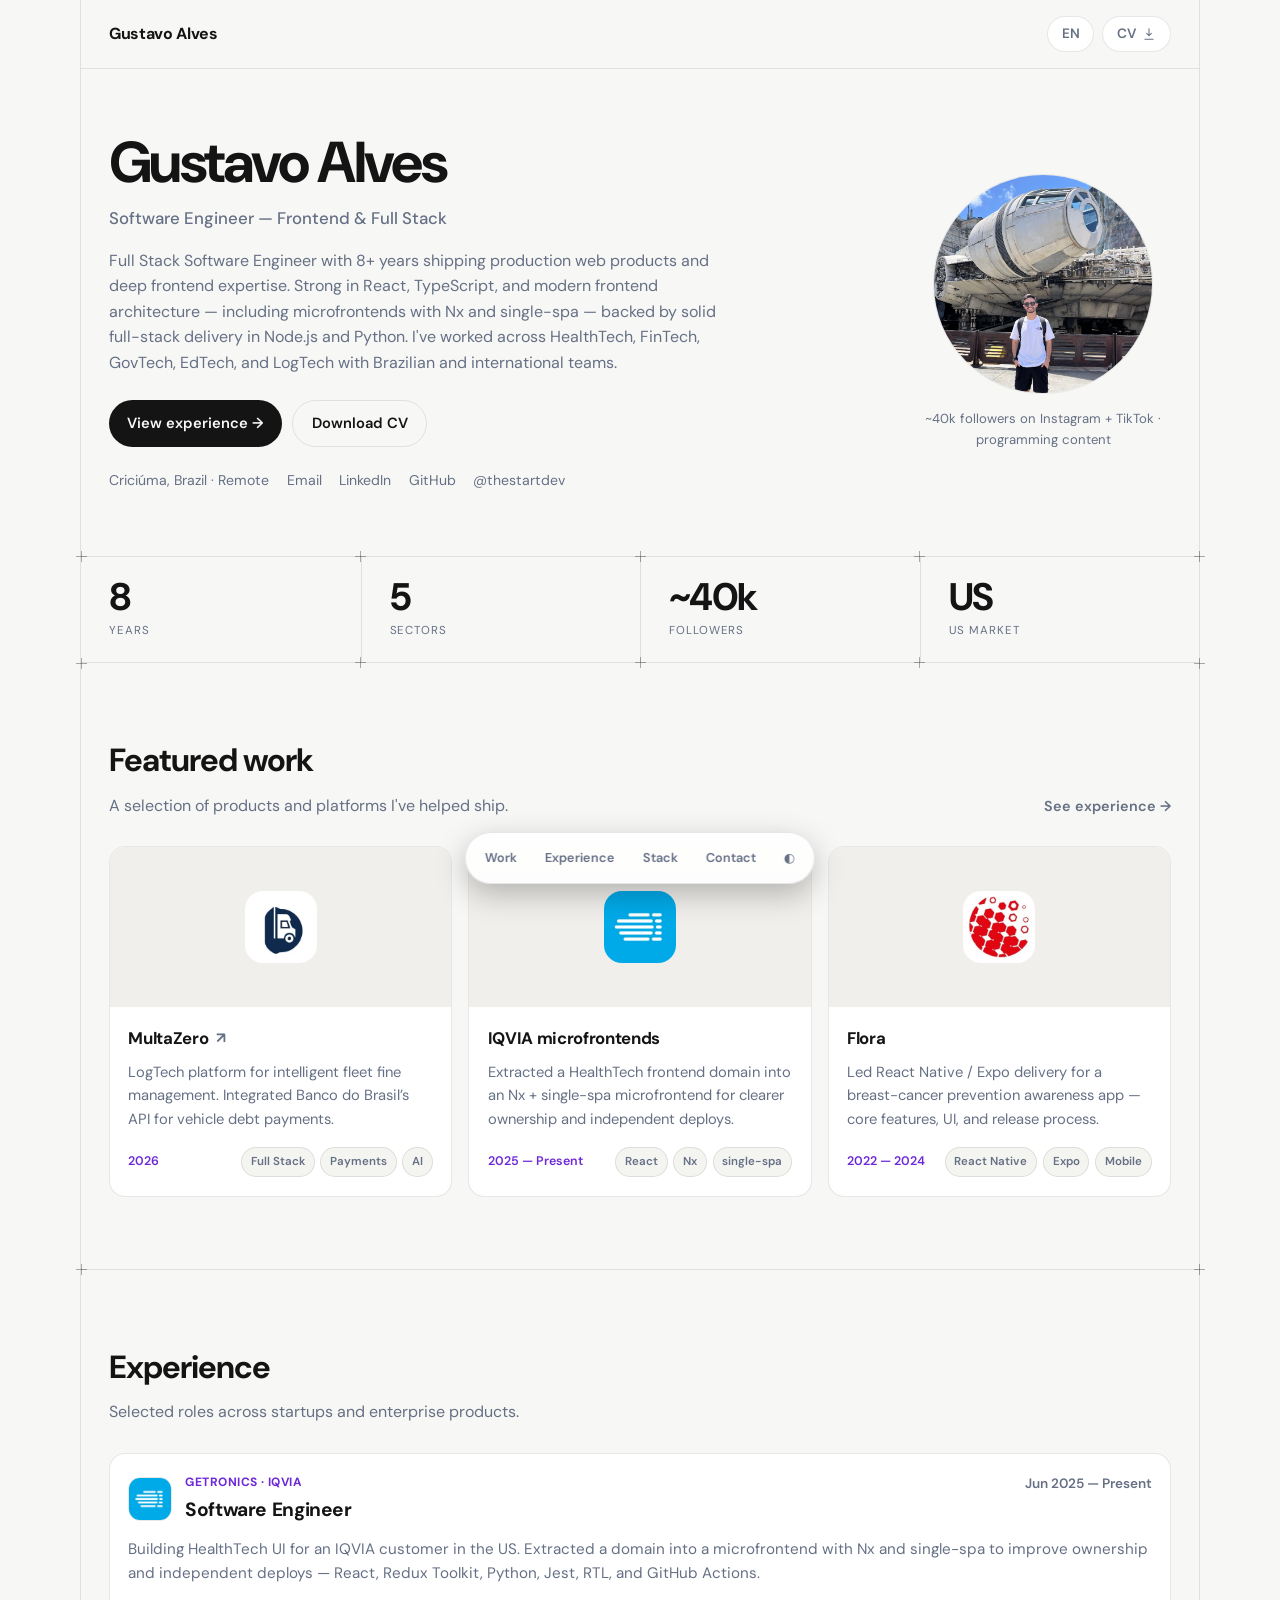
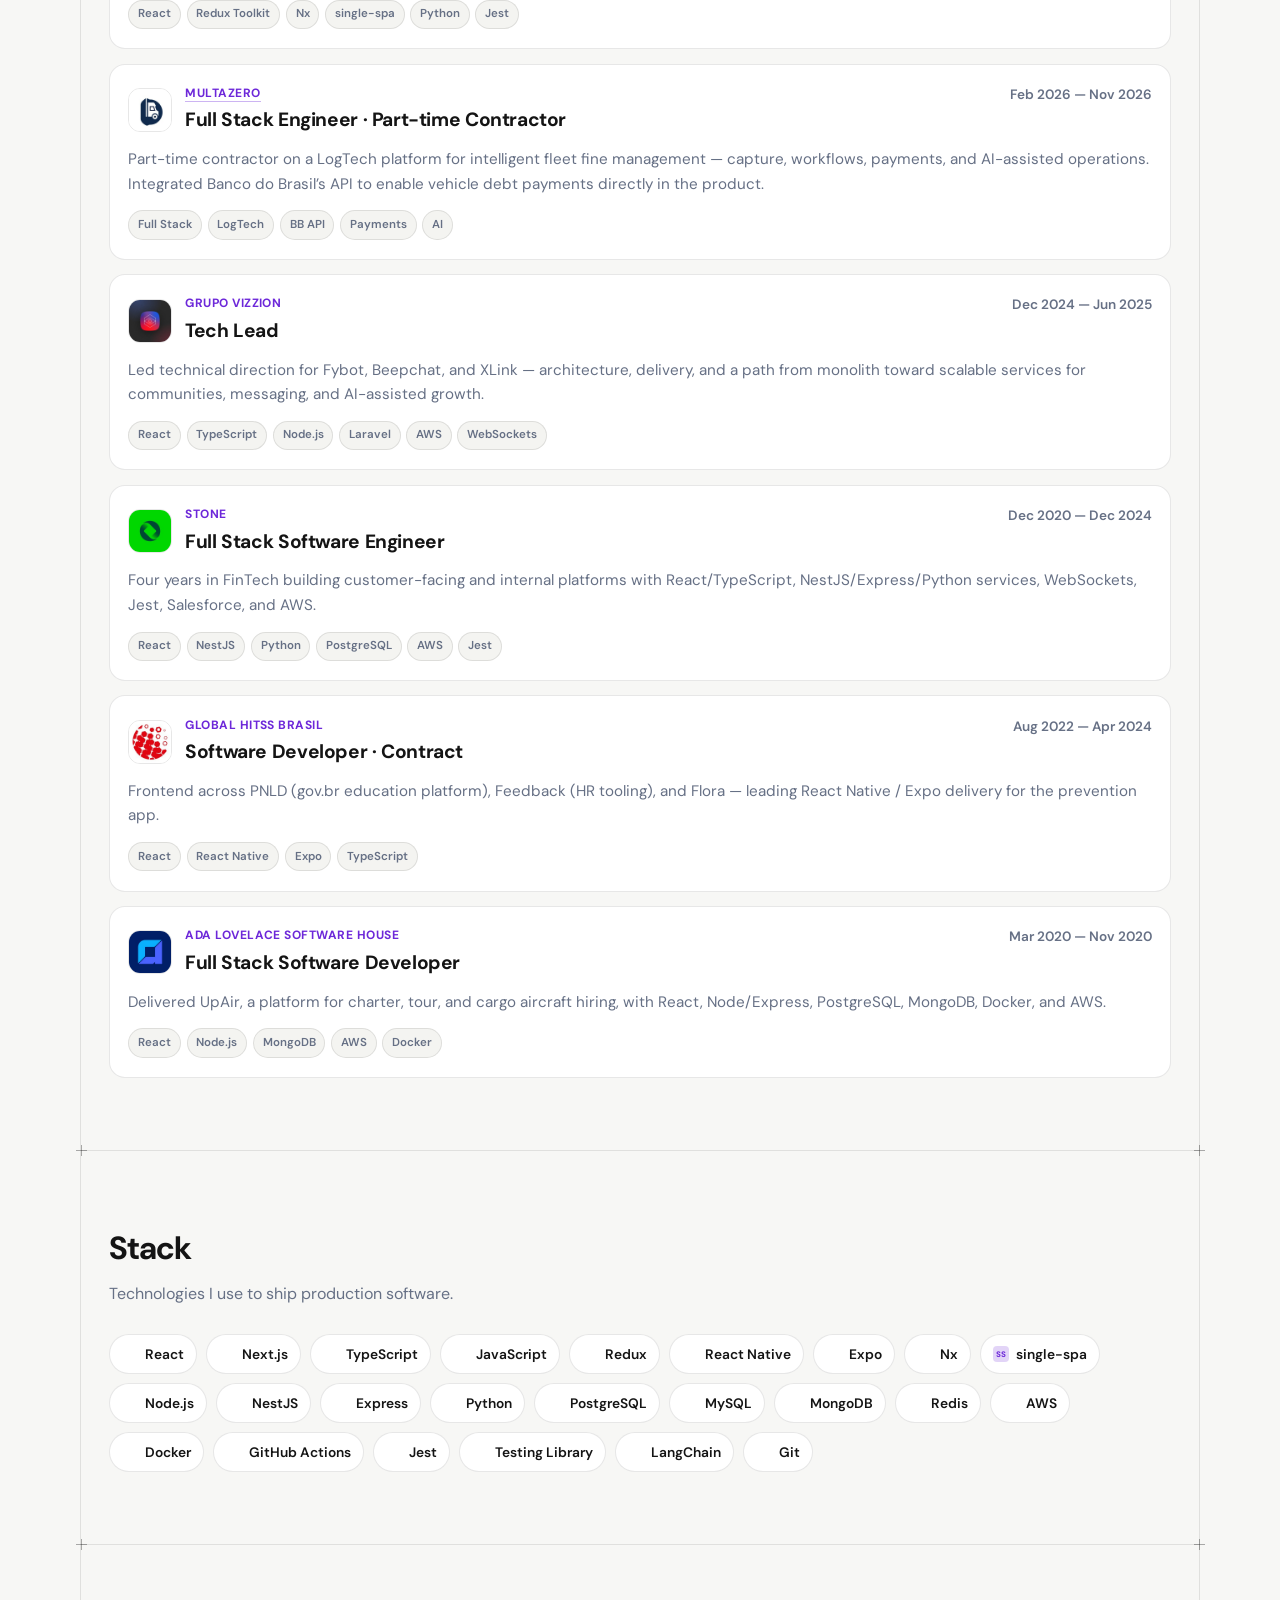
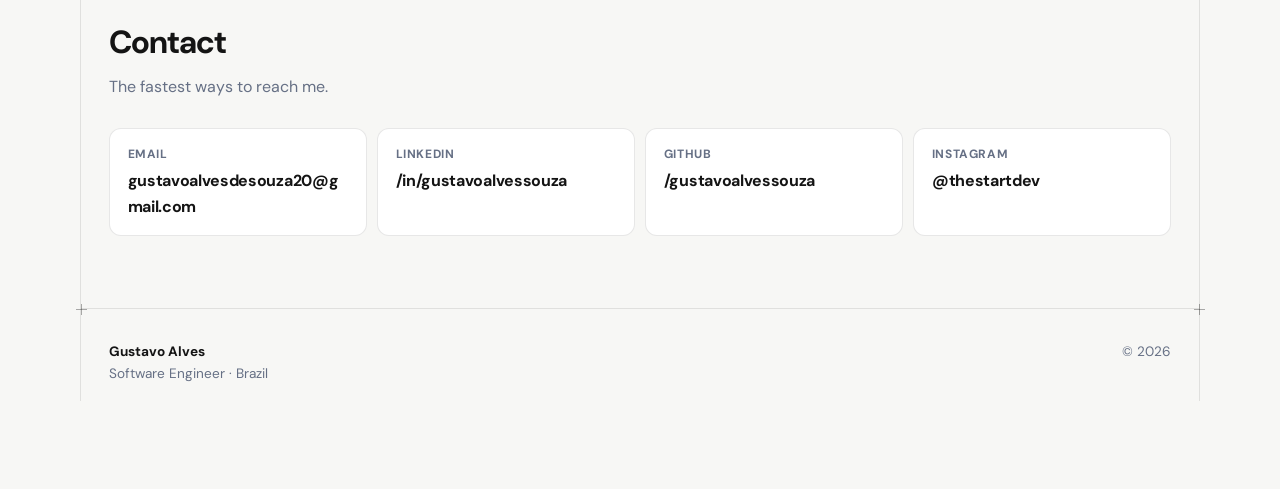
==== commit bb6a4d86: "Add MultaZero project detail page with product screenshots. Co-authored-by: Cursor <cursoragent@curs" ====
--- a/index.html
+++ b/index.html
@@ -15,7 +15,7 @@
       href="https://fonts.googleapis.com/css2?family=DM+Sans:ital,opsz,wght@0,9..40,400;0,9..40,500;0,9..40,600;0,9..40,700;1,9..40,400&display=swap"
       rel="stylesheet"
     />
-    <link rel="stylesheet" href="styles.css?v=3" />
+    <link rel="stylesheet" href="styles.css?v=4" />
   </head>
   <body>
     <div class="shell">
@@ -105,7 +105,7 @@
         <svg class="cross cross-stat cross-stat-2-bot" aria-hidden="true" viewBox="0 0 11 11"><path d="M5.5 0v11M0 5.5h11" stroke="currentColor" stroke-width="1" fill="none"/></svg>
         <svg class="cross cross-stat cross-stat-3-bot" aria-hidden="true" viewBox="0 0 11 11"><path d="M5.5 0v11M0 5.5h11" stroke="currentColor" stroke-width="1" fill="none"/></svg>
         <div class="stat">
-          <strong>8<span class="stat-plus">+</span></strong>
+          <strong>8</strong>
           <span data-i18n="stat.years">Years</span>
         </div>
         <div class="stat">
@@ -138,20 +138,14 @@
         </div>
 
         <div class="project-grid">
-          <article class="project-card">
+          <a class="project-card project-card--link" href="featured-work/multazero/">
             <div class="project-media project-media--brand">
               <img src="assets/companies/multazero.png" alt="" />
             </div>
             <div class="project-body">
               <h3>
                 MultaZero
-                <a
-                  href="https://multazero.co/"
-                  target="_blank"
-                  rel="noopener noreferrer"
-                  aria-label="MultaZero"
-                  >↗</a
-                >
+                <span class="project-card-arrow" aria-hidden="true">↗</span>
               </h3>
               <p data-i18n="project.multazero">
                 LogTech platform for intelligent fleet fine management. Integrated
@@ -164,7 +158,7 @@
                 </div>
               </div>
             </div>
-          </article>
+          </a>
 
           <article class="project-card">
             <div class="project-media project-media--brand">
--- a/styles.css
+++ b/styles.css
@@ -379,8 +379,22 @@
   transition: border-color 0.2s ease;
 }
 
+.project-card--link {
+  display: block;
+  color: inherit;
+}
+
 .project-card:hover {
   border-color: color-mix(in srgb, var(--ink) 22%, var(--line));
+}
+
+.project-card-arrow {
+  color: var(--muted);
+  font-size: 0.95rem;
+}
+
+.project-card--link:hover .project-card-arrow {
+  color: var(--ink);
 }
 
 .project-media {
@@ -456,6 +470,111 @@
   border: 1px solid var(--line);
   color: var(--muted);
   background: color-mix(in srgb, var(--surface-2) 70%, transparent);
+}
+
+/* Project detail */
+.back-link {
+  display: inline-flex;
+  align-items: center;
+  margin-bottom: 1.75rem;
+  font-size: 0.9rem;
+  font-weight: 600;
+  color: var(--muted);
+}
+
+.back-link:hover {
+  color: var(--ink);
+}
+
+.project-detail-head {
+  display: flex;
+  flex-wrap: wrap;
+  align-items: flex-start;
+  justify-content: space-between;
+  gap: 1rem;
+}
+
+.project-detail-brand {
+  display: flex;
+  align-items: center;
+  gap: 1rem;
+}
+
+.project-detail-brand img {
+  width: 56px;
+  height: 56px;
+  object-fit: cover;
+  border-radius: 14px;
+  border: 1px solid var(--line);
+  background: var(--surface);
+}
+
+.project-detail-head h1 {
+  margin: 0;
+  display: flex;
+  align-items: center;
+  gap: 0.45rem;
+  font-size: clamp(1.75rem, 4vw, 2.35rem);
+  letter-spacing: -0.04em;
+  line-height: 1.1;
+}
+
+.project-detail-head h1 a {
+  color: var(--muted);
+  font-size: 0.85em;
+}
+
+.project-detail-head h1 a:hover {
+  color: var(--ink);
+}
+
+.project-detail-role {
+  margin: 0.4rem 0 0;
+  color: var(--muted);
+  font-size: 0.95rem;
+}
+
+.project-detail-lead {
+  margin: 1.5rem 0 0;
+  max-width: 40rem;
+  font-size: 1.15rem;
+  line-height: 1.55;
+  letter-spacing: -0.015em;
+}
+
+.project-detail-body {
+  margin-top: 1.25rem;
+  max-width: 42rem;
+  display: grid;
+  gap: 1rem;
+}
+
+.project-detail-body p {
+  margin: 0;
+  color: var(--muted);
+  font-size: 0.98rem;
+}
+
+.shot-grid {
+  display: grid;
+  gap: 1.25rem;
+}
+
+.shot {
+  margin: 0;
+}
+
+.shot img {
+  width: 100%;
+  border-radius: var(--radius);
+  border: 1px solid var(--line);
+  background: var(--surface);
+}
+
+.shot figcaption {
+  margin-top: 0.65rem;
+  font-size: 0.85rem;
+  color: var(--muted);
 }
 
 /* Experience — keep the card style the user liked */
